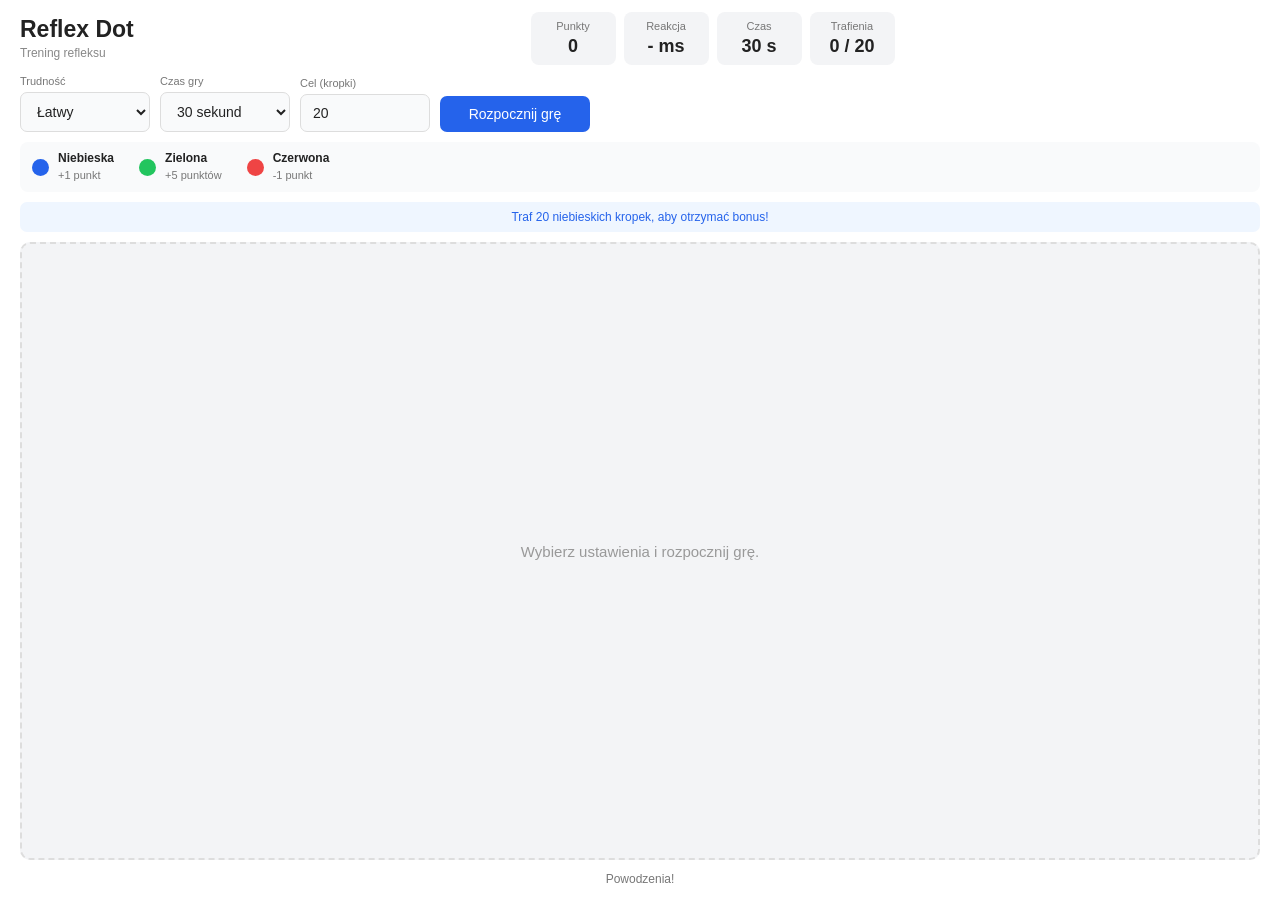
==== materialy/gry/Reflex-Dot/index.html @ 17512f41 "Add files via upload" ====
<!DOCTYPE html>
<html lang="pl">
<head>
    <meta charset="UTF-8">
    <meta name="viewport" content="width=device-width, initial-scale=1.0">
    <title>Reflex Dot</title>
    <link rel="stylesheet" href="style.css">
</head>

<body>

<div class="container" id="gameContainer">

    <!-- HEADER -->
    <header class="header">

        <div class="brand">
            <h1>Reflex Dot</h1>
            <span>Trening refleksu</span>
        </div>

        <div class="stats">
            <div class="stat">
                <span>Punkty</span>
                <strong id="score">0</strong>
            </div>

            <div class="stat">
                <span>Reakcja</span>
                <strong id="reaction">- ms</strong>
            </div>

            <div class="stat">
                <span>Czas</span>
                <strong id="time">30 s</strong>
            </div>

            <div class="stat">
                <span>Trafienia</span>
                <strong id="progress">0 / 20</strong>
            </div>
        </div>

        <button id="cancelBtn" class="cancel-btn">
            ✕ Anuluj
        </button>

    </header>

    <!-- USTAWIENIA -->
    <section class="controls">

        <div class="setting">
            <label for="difficulty">Trudność</label>
            <select id="difficulty">
                <option value="easy">Łatwy</option>
                <option value="medium">Średni</option>
                <option value="hard">Trudny</option>
            </select>
        </div>

        <div class="setting">
            <label for="gameTime">Czas gry</label>
            <select id="gameTime">
                <option value="15">15 sekund</option>
                <option value="30" selected>30 sekund</option>
                <option value="60">60 sekund</option>
                <option value="90">90 sekund</option>
                <option value="120">120 sekund</option>
            </select>
        </div>

        <div class="setting">
            <label for="target">Cel (kropki)</label>
            <input
                type="number"
                id="target"
                value="20"
                min="1"
                max="200"
            >
        </div>

        <button id="startBtn">Rozpocznij grę</button>

    </section>

    <!-- LEGENDA -->
    <section class="legend">

        <div class="legend-item">
            <span class="legend-dot blue"></span>
            <div>
                <strong>Niebieska</strong>
                <small>+1 punkt</small>
            </div>
        </div>

        <div class="legend-item">
            <span class="legend-dot green"></span>
            <div>
                <strong>Zielona</strong>
                <small>+5 punktów</small>
            </div>
        </div>

        <div class="legend-item">
            <span class="legend-dot red"></span>
            <div>
                <strong>Czerwona</strong>
                <small>-1 punkt</small>
            </div>
        </div>

    </section>

    <!-- INFORMACJA O CELU -->
    <div class="goal-info" id="goalInfo">
        Traf 20 niebieskich kropek, aby otrzymać bonus!
    </div>

    <!-- OBSZAR GRY -->
    <main id="gameArea">

        <div id="blueDot" class="dot blue-dot"></div>
        <div id="specialDot" class="dot"></div>

        <div id="startMessage" class="start-message">
            Wybierz ustawienia i rozpocznij grę.
        </div>

    </main>

    <!-- KOMUNIKATY -->
    <div class="footer">
        <p class="message" id="message">
            Powodzenia!
        </p>

        <div class="results" id="results"></div>
    </div>

</div>

<script src="script.js"></script>
</body>
</html>
---- materialy/gry/Reflex-Dot/style.css ----
* {
    margin: 0;
    padding: 0;
    box-sizing: border-box;
}

html, body {
    width: 100%;
    height: 100%;
    overflow: hidden;
}

body {
    font-family: Arial, sans-serif;
    background: #f3f4f6;
    color: #222;
}

.container {
    width: 100%;
    height: 100vh;
    height: 100dvh;
    display: flex;
    flex-direction: column;
    padding: 12px 20px;
    gap: 10px;
    background: white;
}

/* HEADER */

.header {
    display: flex;
    align-items: center;
    justify-content: space-between;
    gap: 15px;
    flex-shrink: 0;
}

.brand {
    min-width: 130px;
}

.brand h1 {
    font-size: 23px;
}

.brand span {
    color: #888;
    font-size: 12px;
}

/* STATYSTYKI */

.stats {
    display: flex;
    gap: 8px;
    flex: 1;
    justify-content: center;
}

.stat {
    background: #f3f4f6;
    padding: 8px 15px;
    border-radius: 8px;
    text-align: center;
    min-width: 85px;
}

.stat span {
    display: block;
    color: #777;
    font-size: 11px;
    margin-bottom: 4px;
}

.stat strong {
    font-size: 18px;
}

/* PRZYCISKI */

button, select, input {
    font-family: inherit;
    font-size: 14px;
    border-radius: 7px;
    padding: 10px 12px;
}

button {
    background: #2563eb;
    color: white;
    border: none;
    cursor: pointer;
    transition: background 0.2s;
}

button:hover {
    background: #1d4ed8;
}

button:disabled {
    opacity: 0.6;
    cursor: not-allowed;
}

.cancel-btn {
    display: none;
    background: #dc2626;
    flex-shrink: 0;
}

.cancel-btn:hover {
    background: #b91c1c;
}

/* USTAWIENIA */

.controls {
    display: flex;
    align-items: end;
    gap: 10px;
    flex-shrink: 0;
}

.setting {
    display: flex;
    flex-direction: column;
    gap: 5px;
    min-width: 130px;
}

.setting label {
    font-size: 11px;
    color: #777;
}

select, input {
    background: #f9fafb;
    color: #222;
    border: 1px solid #ddd;
}

#startBtn {
    min-width: 150px;
}

/* LEGENDA */

.legend {
    display: flex;
    align-items: center;
    gap: 25px;
    padding: 9px 12px;
    background: #f9fafb;
    border-radius: 8px;
    flex-shrink: 0;
}

.legend-item {
    display: flex;
    align-items: center;
    gap: 9px;
}

.legend-item strong {
    display: block;
    font-size: 12px;
}

.legend-item small {
    color: #777;
    font-size: 11px;
}

.legend-dot {
    width: 17px;
    height: 17px;
    border-radius: 50%;
    flex-shrink: 0;
}

.blue {
    background: #2563eb;
}

.green {
    background: #22c55e;
}

.red {
    background: #ef4444;
}

/* INFORMACJA O CELU */

.goal-info {
    padding: 8px;
    text-align: center;
    font-size: 12px;
    background: #eff6ff;
    color: #2563eb;
    border-radius: 7px;
    flex-shrink: 0;
}

.goal-info.completed {
    background: #dcfce7;
    color: #15803d;
}

/* OBSZAR GRY */

#gameArea {
    flex: 1;
    min-height: 100px;
    width: 100%;
    background: #f3f4f6;
    border: 2px dashed #ddd;
    border-radius: 10px;
    position: relative;
    overflow: hidden;
}

.dot {
    position: absolute;
    border-radius: 50%;
    cursor: pointer;
    display: none;
    z-index: 2;
    transition: transform 0.1s;
}

.dot:hover {
    transform: scale(1.08);
}

.blue-dot {
    background: #2563eb;
}

.blue-dot:hover {
    background: #1d4ed8;
}

#specialDot.green-dot {
    background: #22c55e;
}

#specialDot.green-dot:hover {
    background: #16a34a;
}

#specialDot.red-dot {
    background: #ef4444;
}

#specialDot.red-dot:hover {
    background: #dc2626;
}

.start-message {
    position: absolute;
    inset: 0;
    display: flex;
    align-items: center;
    justify-content: center;
    color: #999;
    font-size: 15px;
    pointer-events: none;
}

/* STOPKA */

.footer {
    flex-shrink: 0;
    text-align: center;
    padding: 2px;
}

.message {
    font-size: 12px;
    color: #777;
}

.results {
    font-size: 13px;
    font-weight: bold;
    line-height: 1.6;
}

/* EKRANY MOBILNE */

@media(max-width: 700px) {

    .container {
        padding: 8px;
        gap: 7px;
    }

    .header {
        flex-wrap: wrap;
        gap: 7px;
    }

    .brand {
        min-width: auto;
    }

    .brand h1 {
        font-size: 18px;
    }

    .stats {
        order: 3;
        width: 100%;
        flex-basis: 100%;
    }

    .stat {
        flex: 1;
        min-width: 0;
        padding: 7px 3px;
    }

    .stat strong {
        font-size: 14px;
    }

    .stat span {
        font-size: 10px;
    }

    .controls {
        display: grid;
        grid-template-columns: 1fr 1fr;
        gap: 7px;
    }

    .setting {
        min-width: 0;
    }

    #startBtn {
        min-width: 0;
        align-self: end;
    }

    .legend {
        justify-content: space-around;
        gap: 5px;
        padding: 7px 3px;
    }

    .legend-item {
        gap: 5px;
    }

    .legend-item strong {
        font-size: 10px;
    }

    .legend-item small {
        font-size: 9px;
    }

    .legend-dot {
        width: 13px;
        height: 13px;
    }

    .cancel-btn {
        padding: 8px 10px;
        font-size: 12px;
    }
}
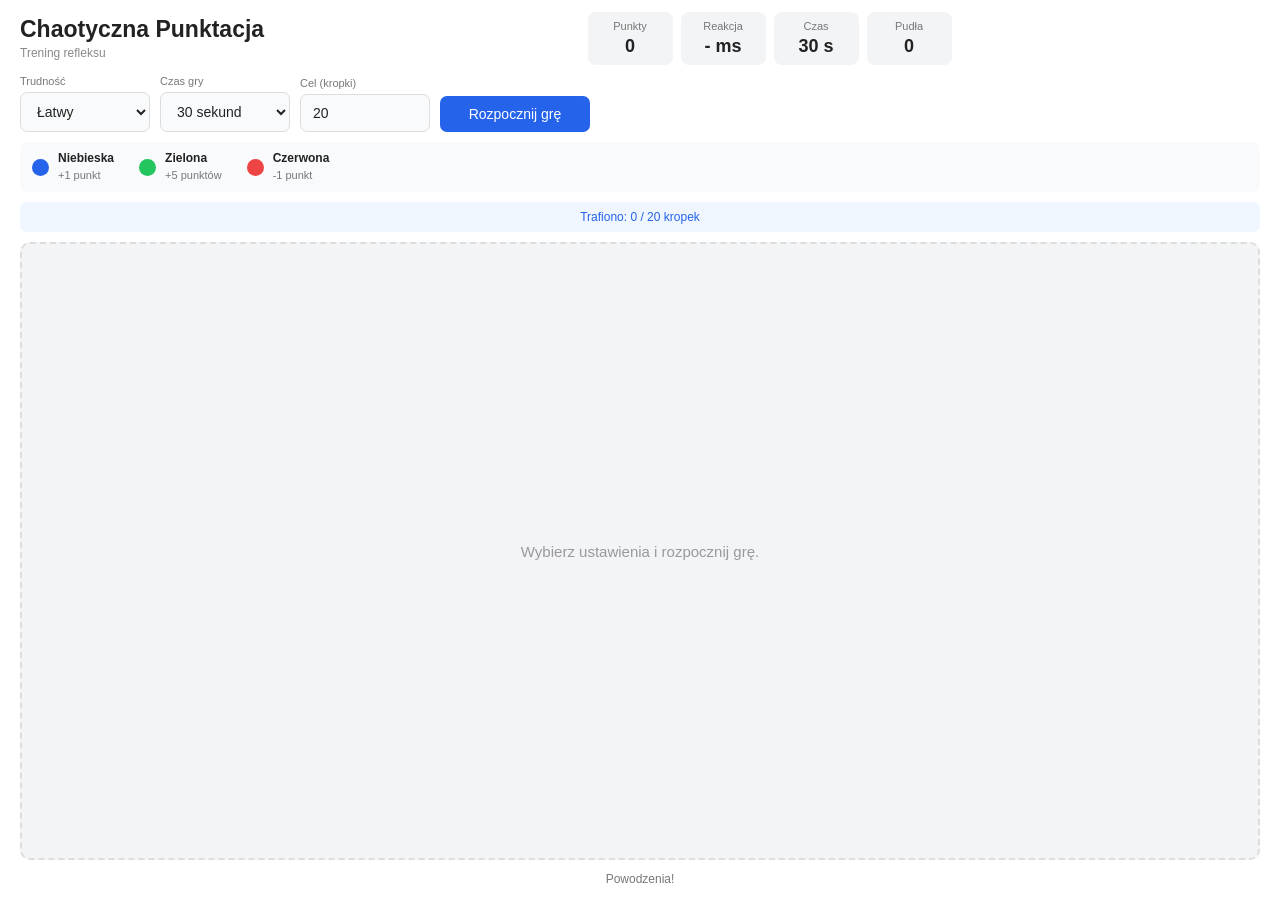
==== commit 91b90ab8: "Add files via upload" ====
--- a/materialy/gry/Reflex-Dot/index.html
+++ b/materialy/gry/Reflex-Dot/index.html
@@ -1,4 +1,3 @@
-
 <!DOCTYPE html>
 <html lang="pl">
 <head>
@@ -16,7 +15,7 @@
     <header class="header">
 
         <div class="brand">
-            <h1>Reflex Dot</h1>
+            <h1>Chaotyczna Punktacja</h1>
             <span>Trening refleksu</span>
         </div>
 
@@ -28,7 +27,7 @@
 
             <div class="stat">
                 <span>Reakcja</span>
-                <strong id="reaction">- ms</strong>
+                <strong id="averageReaction">- ms</strong>
             </div>
 
             <div class="stat">
@@ -37,8 +36,8 @@
             </div>
 
             <div class="stat">
-                <span>Trafienia</span>
-                <strong id="progress">0 / 20</strong>
+                <span>Pudła</span>
+                <strong id="misses">0</strong>
             </div>
         </div>
 
@@ -61,8 +60,8 @@
         </div>
 
         <div class="setting">
-            <label for="gameTime">Czas gry</label>
-            <select id="gameTime">
+            <label for="duration">Czas gry</label>
+            <select id="duration">
                 <option value="15">15 sekund</option>
                 <option value="30" selected>30 sekund</option>
                 <option value="60">60 sekund</option>
@@ -145,4 +144,4 @@
 
 <script src="script.js"></script>
 </body>
-</html>
+</html>
